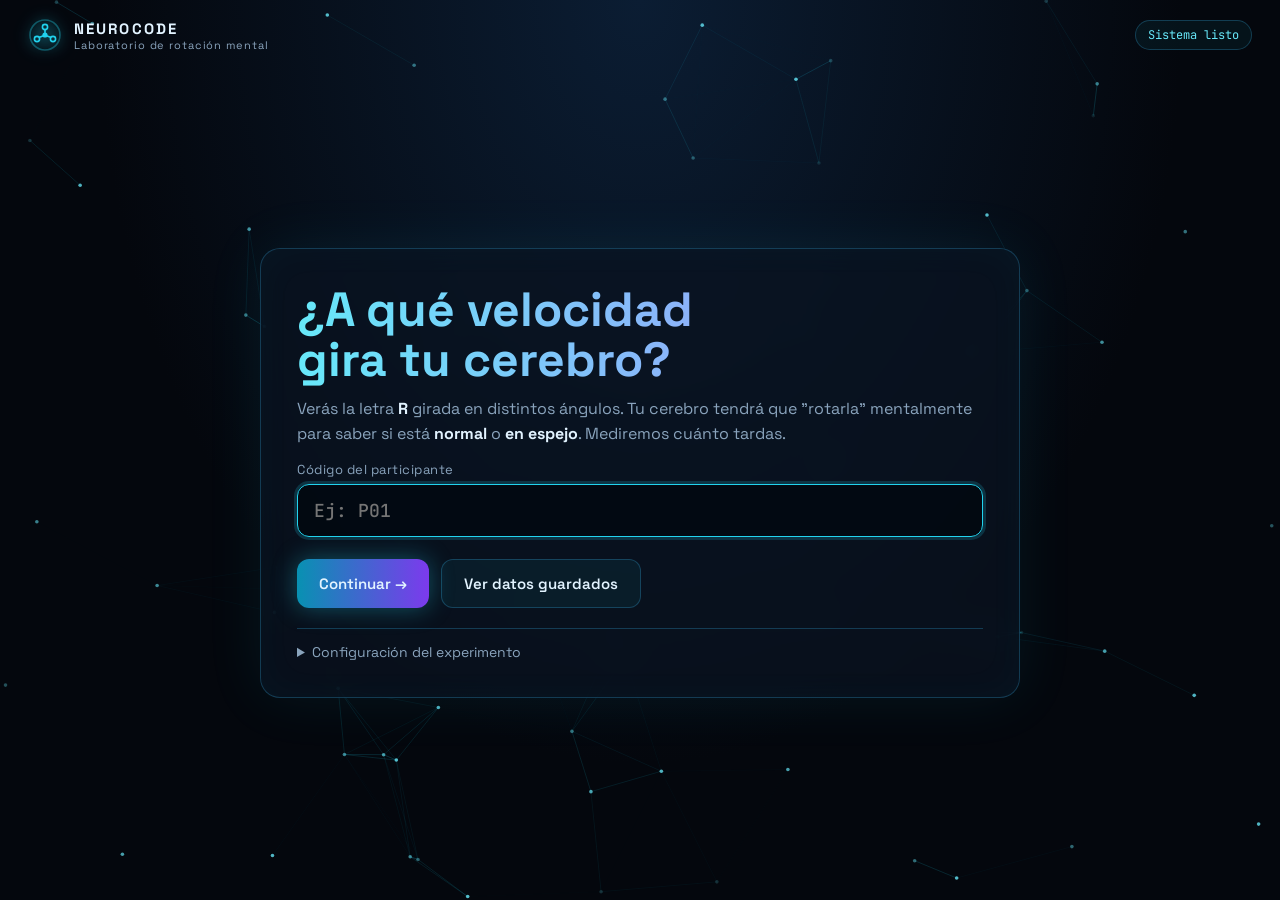
==== app/index.html @ 583c7f4d "Agrega plan del proyecto NeuroCode y app de captura README con el plan completo paso a paso, cronogr" ====
<!doctype html>
<html lang="es">
<head>
<meta charset="utf-8">
<meta name="viewport" content="width=device-width, initial-scale=1">
<title>NeuroCode · Rotación Mental</title>
<link rel="icon" href="data:image/svg+xml,%3Csvg xmlns='http://www.w3.org/2000/svg' viewBox='0 0 34 34'%3E%3Ccircle cx='17' cy='17' r='15' fill='%2304070d' stroke='%2322d3ee' stroke-width='2'/%3E%3Ctext x='17' y='23' font-size='17' font-family='Arial' font-weight='900' fill='%2322d3ee' text-anchor='middle'%3ER%3C/text%3E%3C/svg%3E">
<link rel="preconnect" href="https://fonts.googleapis.com">
<link href="https://fonts.googleapis.com/css2?family=Space+Grotesk:wght@400;500;700&family=JetBrains+Mono:wght@400;600&display=swap" rel="stylesheet">
<style>
  :root{
    --bg:#04070d; --panel:rgba(10,20,34,.72); --borde:rgba(56,189,248,.25);
    --cian:#22d3ee; --cian2:#67e8f9; --violeta:#a78bfa; --texto:#e2f3ff; --suave:#8aa4bd;
    --ok:#34d399; --mal:#f87171; --aviso:#fbbf24;
  }
  *{box-sizing:border-box;margin:0;padding:0}
  html,body{height:100%}
  body{
    background:radial-gradient(ellipse at 50% 0%,#0b1d33 0%,var(--bg) 60%);
    color:var(--texto); font-family:"Space Grotesk",system-ui,Segoe UI,sans-serif;
    overflow-x:hidden; min-height:100vh;
  }
  #red{position:fixed;inset:0;z-index:0;transition:opacity .6s}
  #red.atenuada{opacity:.08}
  main{position:relative;z-index:1;min-height:100vh;display:flex;flex-direction:column}
  header{display:flex;align-items:center;justify-content:space-between;padding:18px 28px;gap:12px}
  .marca{display:flex;align-items:center;gap:12px;font-weight:700;letter-spacing:.14em;font-size:15px}
  .marca svg{filter:drop-shadow(0 0 8px var(--cian))}
  .marca small{display:block;font-weight:400;letter-spacing:.08em;color:var(--suave);font-size:11px}
  .chip{font-family:"JetBrains Mono",monospace;font-size:12px;color:var(--cian2);border:1px solid var(--borde);
        padding:6px 12px;border-radius:999px;background:rgba(34,211,238,.06)}
  .pantalla{display:none;flex:1;align-items:center;justify-content:center;padding:16px 16px 40px}
  .pantalla.activa{display:flex}
  .panel{background:var(--panel);border:1px solid var(--borde);border-radius:20px;padding:36px;
         backdrop-filter:blur(14px);box-shadow:0 0 60px rgba(34,211,238,.08),inset 0 0 40px rgba(34,211,238,.03);
         width:min(760px,100%)}
  h1{font-size:clamp(30px,5vw,48px);line-height:1.05;margin-bottom:10px;
     background:linear-gradient(90deg,var(--cian2),var(--violeta));-webkit-background-clip:text;background-clip:text;color:transparent}
  h2{font-size:24px;margin-bottom:14px}
  p{color:var(--suave);line-height:1.6;margin-bottom:14px}
  p strong{color:var(--texto)}
  label{display:block;font-size:13px;color:var(--suave);margin-bottom:6px;letter-spacing:.04em}
  input{width:100%;background:rgba(2,8,16,.8);border:1px solid var(--borde);color:var(--texto);
        font:500 18px "JetBrains Mono",monospace;padding:14px 16px;border-radius:12px;outline:none}
  input:focus{border-color:var(--cian);box-shadow:0 0 0 3px rgba(34,211,238,.18)}
  .fila{display:flex;gap:12px;flex-wrap:wrap;margin-top:22px}
  button{font:600 15px "Space Grotesk",sans-serif;border-radius:12px;padding:14px 22px;cursor:pointer;border:1px solid var(--borde);
         background:rgba(34,211,238,.06);color:var(--texto);transition:.2s}
  button:hover{border-color:var(--cian);background:rgba(34,211,238,.14)}
  button.primario{background:linear-gradient(90deg,#0891b2,#7c3aed);border:none;box-shadow:0 0 24px rgba(34,211,238,.35)}
  button.primario:hover{filter:brightness(1.15)}
  button.peligro{color:var(--mal);border-color:rgba(248,113,113,.35)}
  button:disabled{opacity:.4;cursor:not-allowed}
  details{margin-top:20px;border-top:1px solid var(--borde);padding-top:14px}
  summary{cursor:pointer;color:var(--suave);font-size:14px}
  .config{display:grid;grid-template-columns:repeat(auto-fit,minmax(150px,1fr));gap:12px;margin-top:12px}
  .config input{font-size:15px;padding:10px 12px}
  .ejemplos{display:grid;grid-template-columns:1fr 1fr;gap:16px;margin:18px 0}
  .ejemplo{border:1px solid var(--borde);border-radius:16px;padding:16px;text-align:center;background:rgba(2,8,16,.5)}
  .ejemplo .letra{font:900 84px Arial,Helvetica,sans-serif;color:var(--cian2);line-height:1.1;
                  text-shadow:0 0 18px rgba(34,211,238,.6);display:inline-block}
  .tecla{display:inline-block;font:600 14px "JetBrains Mono",monospace;border:1px solid var(--cian);border-radius:8px;
         padding:4px 10px;margin-top:8px;color:var(--cian2);box-shadow:0 0 12px rgba(34,211,238,.25)}
  ul.reglas{list-style:none;margin:6px 0 4px}
  ul.reglas li{color:var(--suave);padding:6px 0 6px 22px;position:relative;line-height:1.5}
  ul.reglas li::before{content:"";position:absolute;left:4px;top:13px;width:7px;height:7px;border-radius:50%;
                       background:var(--cian);box-shadow:0 0 8px var(--cian)}
  /* Prueba */
  #pPrueba{flex-direction:column;gap:18px}
  .hud{width:min(760px,100%);display:flex;justify-content:space-between;align-items:center;gap:12px;
       font:500 13px "JetBrains Mono",monospace;color:var(--suave)}
  .barra{flex:1;height:6px;background:rgba(138,164,189,.15);border-radius:999px;overflow:hidden}
  .barra i{display:block;height:100%;width:0;background:linear-gradient(90deg,var(--cian),var(--violeta));transition:width .3s}
  .escenario{width:min(460px,90vw,56vh);aspect-ratio:1;border-radius:50%;display:grid;place-items:center;position:relative;
             border:1px solid rgba(34,211,238,.18);background:radial-gradient(circle,rgba(34,211,238,.05),transparent 70%)}
  .escenario::after{content:"";position:absolute;inset:14px;border-radius:50%;border:1px dashed rgba(34,211,238,.10)}
  #estimulo{font:900 min(190px,22vw,24vh) Arial,Helvetica,sans-serif;color:#eaffff;line-height:1;
            text-shadow:0 0 22px rgba(34,211,238,.55);user-select:none;visibility:hidden}
  #fijacion{position:absolute;font:300 56px "JetBrains Mono",monospace;color:var(--suave);visibility:hidden}
  #feedback{position:absolute;bottom:-46px;font:600 16px "JetBrains Mono",monospace;height:22px}
  .botonesResp{display:flex;gap:16px;width:min(460px,90vw);margin-top:24px}
  .botonesResp button{flex:1;padding:18px 10px;font-size:16px}
  .botonesResp b{font-family:"JetBrains Mono",monospace;color:var(--cian2)}
  /* Resultados */
  .stats{display:grid;grid-template-columns:repeat(auto-fit,minmax(130px,1fr));gap:12px;margin:18px 0}
  .stat{border:1px solid var(--borde);border-radius:14px;padding:14px;background:rgba(2,8,16,.5)}
  .stat span{display:block;font-size:12px;color:var(--suave);letter-spacing:.05em}
  .stat strong{font:600 22px "JetBrains Mono",monospace;color:var(--cian2)}
  #grafica{width:100%;height:auto;margin-top:8px}
  .nota{font-size:12px;color:var(--suave);margin-top:8px}
  @media (max-width:560px){ .panel{padding:22px} header{padding:14px 16px} .ejemplos{gap:10px} }
</style>
</head>
<body>
<canvas id="red"></canvas>
<main>
  <header>
    <div class="marca">
      <svg width="34" height="34" viewBox="0 0 34 34" fill="none" stroke="#22d3ee" stroke-width="1.6">
        <circle cx="17" cy="17" r="15" opacity=".35"/>
        <circle cx="17" cy="9" r="2.6"/><circle cx="9" cy="21" r="2.6"/><circle cx="25" cy="21" r="2.6"/><circle cx="17" cy="17" r="1.8" fill="#22d3ee"/>
        <path d="M17 11.6V15.2M10.9 19.6l4.6-1.8M23.1 19.6l-4.6-1.8"/>
      </svg>
      <div>NEUROCODE<small>Laboratorio de rotación mental</small></div>
    </div>
    <div class="chip" id="chipEstado">Sistema listo</div>
  </header>

  <!-- 1. Inicio -->
  <section class="pantalla activa" id="pInicio">
    <div class="panel">
      <h1>¿A qué velocidad<br>gira tu cerebro?</h1>
      <p>Verás la letra <strong>R</strong> girada en distintos ángulos. Tu cerebro tendrá que "rotarla" mentalmente para saber si está <strong>normal</strong> o <strong>en espejo</strong>. Mediremos cuánto tardas.</p>
      <label for="codigo">Código del participante</label>
      <input id="codigo" maxlength="24" placeholder="Ej: P01" autocomplete="off">
      <div class="fila">
        <button class="primario" id="btnInstr">Continuar →</button>
        <button id="btnVerDatos">Ver datos guardados</button>
      </div>
      <details>
        <summary>Configuración del experimento</summary>
        <div class="config">
          <div><label for="cfgReps">Mediciones válidas por ángulo</label><input id="cfgReps" type="number" min="1" max="20" value="5"></div>
          <div><label for="cfgWarm">Ensayos de calentamiento</label><input id="cfgWarm" type="number" min="0" max="20" value="5"></div>
          <div><label for="cfgUmbral">Umbral posible atípico (ms)</label><input id="cfgUmbral" type="number" min="500" max="10000" value="3000"></div>
        </div>
        <p class="nota">Ángulos: 0°, 30°, 60°, 90°, 120°, 150°, 180°. Solo se guardan los aciertos; los errores y las respuestas anticipadas (&lt;150 ms) se repiten.</p>
      </details>
    </div>
  </section>

  <!-- 2. Instrucciones -->
  <section class="pantalla" id="pInstr">
    <div class="panel">
      <h2>Instrucciones</h2>
      <div class="ejemplos">
        <div class="ejemplo"><div class="letra">R</div><br><span class="tecla">F</span><p style="margin:8px 0 0">Normal</p></div>
        <div class="ejemplo"><div class="letra" style="transform:scaleX(-1)">R</div><br><span class="tecla">J</span><p style="margin:8px 0 0">Espejo</p></div>
      </div>
      <ul class="reglas">
        <li>Primero aparece una cruz <strong>+</strong>: mira al centro.</li>
        <li>Luego aparece la R girada. Presiona <strong>F</strong> si es normal o <strong>J</strong> si está en espejo (en celular, usa los botones).</li>
        <li>Responde <strong>rápido pero sin equivocarte</strong>. Los errores no cuentan y se repiten.</li>
        <li>Empiezas con <span id="txtWarm">5</span> ensayos de práctica que no se guardan.</li>
      </ul>
      <div class="fila">
        <button class="primario" id="btnEmpezar">Empezar práctica (Espacio)</button>
        <button id="btnVolver1">← Volver</button>
      </div>
    </div>
  </section>

  <!-- 3. Prueba -->
  <section class="pantalla" id="pPrueba">
    <div class="hud">
      <span id="hudFase">PRÁCTICA</span>
      <div class="barra"><i id="hudBarra"></i></div>
      <span id="hudConteo">0/0</span>
    </div>
    <div class="escenario">
      <div id="fijacion">+</div>
      <div id="estimulo">R</div>
      <div id="feedback"></div>
    </div>
    <div class="botonesResp">
      <button data-resp="normal"><b>F</b> · Normal</button>
      <button data-resp="espejo"><b>J</b> · Espejo</button>
    </div>
  </section>

  <!-- 4. Pausa tras la práctica -->
  <section class="pantalla" id="pPausa">
    <div class="panel">
      <h2>Práctica completada ✓</h2>
      <p>Ahora empieza la medición real: <strong id="txtTotal">35</strong> respuestas correctas. Mantén la concentración y responde lo más rápido que puedas sin equivocarte.</p>
      <div class="fila"><button class="primario" id="btnMedir">Iniciar medición (Espacio)</button></div>
    </div>
  </section>

  <!-- 5. Resultados -->
  <section class="pantalla" id="pResultados">
    <div class="panel" style="width:min(900px,100%)">
      <h2 id="tituloRes">Resultados</h2>
      <p id="subRes">Tiempo de respuesta según el ángulo de rotación. La recta se calcula por mínimos cuadrados.</p>
      <div class="stats">
        <div class="stat"><span>n datos válidos</span><strong id="sN">–</strong></div>
        <div class="stat"><span>a* (ms / grado)</span><strong id="sA">–</strong></div>
        <div class="stat"><span>b* (ms)</span><strong id="sB">–</strong></div>
        <div class="stat"><span>R²</span><strong id="sR2">–</strong></div>
        <div class="stat"><span>Errores descartados</span><strong id="sErr">–</strong></div>
      </div>
      <svg id="grafica" viewBox="0 0 820 420"></svg>
      <p class="nota" id="notaVel"></p>
      <div class="fila">
        <button class="primario" id="btnCsvTodos">Descargar CSV (todos)</button>
        <button id="btnCsvUno">Descargar CSV (este participante)</button>
        <button id="btnNuevo">Nuevo participante</button>
        <button class="peligro" id="btnBorrar">Borrar todos los datos</button>
      </div>
    </div>
  </section>
</main>

<script>
/* ===================== Configuración y estado ===================== */
const ANGULOS = [0, 30, 60, 90, 120, 150, 180];
const CLAVE_STORAGE = "neurocode_rotacion_v1";
const ANTICIPACION_MS = 150, TIMEOUT_MS = 7000, FIJACION_MS = 500, FEEDBACK_MS = 450, ITI_MS = 350;

let cfg = { reps: 5, warm: 5, umbral: 3000 };
let todos = cargarDatos();          // datos válidos de todos los participantes
let ses = null;                     // sesión actual
let estado = "inactivo";            // inactivo | fijacion | respuesta | feedback
let ensayo = null, t0 = 0, timerTimeout = null;

const $ = id => document.getElementById(id);

function cargarDatos(){
  try { return JSON.parse(localStorage.getItem(CLAVE_STORAGE)) || []; } catch(e){ return []; }
}
function guardarDatos(){
  try { localStorage.setItem(CLAVE_STORAGE, JSON.stringify(todos)); } catch(e){}
}

function mostrar(id){
  document.querySelectorAll(".pantalla").forEach(p => p.classList.toggle("activa", p.id === id));
  $("red").classList.toggle("atenuada", id === "pPrueba");
  animarRed = id !== "pPrueba";
}

function barajar(arr){
  for (let i = arr.length - 1; i > 0; i--){ const j = Math.floor(Math.random() * (i + 1)); [arr[i], arr[j]] = [arr[j], arr[i]]; }
  return arr;
}

function nuevoEnsayo(angulo){
  const dir = (angulo === 0 || angulo === 180) ? 1 : (Math.random() < .5 ? 1 : -1);
  return { angulo, dir, espejo: Math.random() < .5 };
}

/* ===================== Flujo de pantallas ===================== */
$("btnInstr").onclick = () => {
  const codigo = $("codigo").value.trim();
  if (!codigo){ $("codigo").focus(); $("codigo").style.borderColor = "var(--mal)"; return; }
  cfg.reps = clamp(+$("cfgReps").value, 1, 20, 5);
  cfg.warm = clamp(+$("cfgWarm").value, 0, 20, 5);
  cfg.umbral = clamp(+$("cfgUmbral").value, 500, 10000, 3000);
  $("txtWarm").textContent = cfg.warm;
  $("txtTotal").textContent = cfg.reps * ANGULOS.length;
  ses = { participante: codigo, validos: [], errores: 0, anticipadas: 0, sinRespuesta: 0, contador: 0 };
  mostrar("pInstr");
};
$("btnVolver1").onclick = () => mostrar("pInicio");
$("btnEmpezar").onclick = iniciarPractica;
$("btnMedir").onclick = iniciarMedicion;
$("btnNuevo").onclick = () => { $("codigo").value = ""; mostrar("pInicio"); $("codigo").focus(); };
$("btnVerDatos").onclick = () => { ses = null; mostrarResultados(); };
$("btnCsvTodos").onclick = () => descargarCSV(todos, "neurocode_todos.csv");
$("btnCsvUno").onclick = () => ses && descargarCSV(todos.filter(d => d.participante === ses.participante), `neurocode_${ses.participante}.csv`);
$("btnBorrar").onclick = () => {
  if (confirm("¿Borrar TODOS los datos guardados en este navegador? Descarga primero el CSV si los necesitas.")){
    todos = []; guardarDatos(); mostrarResultados();
  }
};
$("codigo").addEventListener("input", e => e.target.style.borderColor = "");
$("codigo").addEventListener("keydown", e => { if (e.key === "Enter") $("btnInstr").click(); });

function clamp(v, min, max, def){ return Number.isFinite(v) ? Math.min(max, Math.max(min, Math.round(v))) : def; }

function iniciarPractica(){
  if (cfg.warm === 0){ mostrar("pPausa"); return; }
  ses.fase = "practica";
  ses.cola = Array.from({ length: cfg.warm }, () => ANGULOS[Math.floor(Math.random() * ANGULOS.length)]);
  ses.totalFase = cfg.warm; ses.hechosFase = 0;
  $("hudFase").textContent = "PRÁCTICA";
  $("chipEstado").textContent = "Práctica";
  mostrar("pPrueba");
  setTimeout(siguienteEnsayo, 600);
}

function iniciarMedicion(){
  ses.fase = "medicion";
  ses.cola = barajar(ANGULOS.flatMap(a => Array(cfg.reps).fill(a)));
  ses.totalFase = ses.cola.length; ses.hechosFase = 0;
  $("hudFase").textContent = "MEDICIÓN";
  $("chipEstado").textContent = "Midiendo · " + ses.participante;
  mostrar("pPrueba");
  setTimeout(siguienteEnsayo, 600);
}

function actualizarHud(){
  $("hudConteo").textContent = `${ses.hechosFase}/${ses.totalFase}`;
  $("hudBarra").style.width = (100 * ses.hechosFase / ses.totalFase) + "%";
}

/* ===================== Ensayo ===================== */
function siguienteEnsayo(){
  actualizarHud();
  if (ses.cola.length === 0){ finFase(); return; }
  ensayo = nuevoEnsayo(ses.cola.shift());
  $("feedback").textContent = "";
  $("estimulo").style.visibility = "hidden";
  $("fijacion").style.visibility = "visible";
  estado = "fijacion";
  setTimeout(mostrarEstimulo, FIJACION_MS);
}

function mostrarEstimulo(){
  const est = $("estimulo");
  est.style.transform = `rotate(${ensayo.dir * ensayo.angulo}deg)` + (ensayo.espejo ? " scaleX(-1)" : "");
  $("fijacion").style.visibility = "hidden";
  est.style.visibility = "visible";
  // Doble rAF: t0 se toma cuando el estímulo ya fue pintado en pantalla
  requestAnimationFrame(() => requestAnimationFrame(() => {
    t0 = performance.now();
    estado = "respuesta";
    timerTimeout = setTimeout(() => procesar(null), TIMEOUT_MS);
  }));
}

function procesar(resp){
  if (estado !== "respuesta") return;
  clearTimeout(timerTimeout);
  const rt = performance.now() - t0;
  estado = "feedback";
  $("estimulo").style.visibility = "hidden";
  const fb = $("feedback");
  let valido = false;

  if (resp === null){
    fb.textContent = "Sin respuesta"; fb.style.color = "var(--aviso)";
    if (ses.fase === "medicion"){ ses.sinRespuesta++; reinsertar(); }
  } else if (rt < ANTICIPACION_MS){
    fb.textContent = "Muy rápido: anticipación"; fb.style.color = "var(--aviso)";
    if (ses.fase === "medicion"){ ses.anticipadas++; reinsertar(); }
  } else if ((resp === "espejo") === ensayo.espejo){
    fb.textContent = "✓ " + Math.round(rt) + " ms"; fb.style.color = "var(--ok)";
    valido = true;
  } else {
    fb.textContent = "✗ Incorrecto"; fb.style.color = "var(--mal)";
    if (ses.fase === "medicion"){ ses.errores++; reinsertar(); }
  }

  if (ses.fase === "practica"){
    ses.hechosFase++;
  } else if (valido){
    ses.contador++;
    const dato = {
      participante: ses.participante,
      ensayo: ses.contador,
      angulo_grados: ensayo.angulo,
      direccion: ensayo.angulo === 0 || ensayo.angulo === 180 ? "-" : (ensayo.dir > 0 ? "horario" : "antihorario"),
      espejo: ensayo.espejo ? 1 : 0,
      tiempo_ms: +rt.toFixed(1),
      posible_atipico: rt > cfg.umbral ? 1 : 0,
      fecha_hora: new Date().toISOString()
    };
    ses.validos.push(dato); todos.push(dato); guardarDatos();
    ses.hechosFase++;
  }
  setTimeout(() => { fb.textContent = ""; setTimeout(siguienteEnsayo, ITI_MS); }, FEEDBACK_MS);
}

// Un ensayo no válido se repite más adelante en una posición aleatoria
function reinsertar(){
  const pos = Math.floor(Math.random() * (ses.cola.length + 1));
  ses.cola.splice(pos, 0, ensayo.angulo);
}

function finFase(){
  estado = "inactivo";
  if (ses.fase === "practica"){ mostrar("pPausa"); $("chipEstado").textContent = "Práctica completada"; }
  else { $("chipEstado").textContent = "Medición completada"; mostrarResultados(); }
}

/* ===================== Teclado y botones ===================== */
document.addEventListener("keydown", e => {
  if (e.repeat) return;
  const k = e.key.toLowerCase();
  if (estado === "respuesta" && (k === "f" || k === "j")){ e.preventDefault(); procesar(k === "f" ? "normal" : "espejo"); return; }
  if (k === " " || e.code === "Space"){
    if ($("pInstr").classList.contains("activa")){ e.preventDefault(); iniciarPractica(); }
    else if ($("pPausa").classList.contains("activa")){ e.preventDefault(); iniciarMedicion(); }
  }
});
document.querySelectorAll("[data-resp]").forEach(b => b.addEventListener("pointerdown", e => {
  e.preventDefault(); procesar(b.dataset.resp);
}));

/* ===================== Regresión (mínimos cuadrados) ===================== */
function regresion(xs, ys){
  const n = xs.length;
  if (n < 2) return null;
  let sx = 0, sy = 0, sxx = 0, sxy = 0;
  for (let i = 0; i < n; i++){ sx += xs[i]; sy += ys[i]; sxx += xs[i]*xs[i]; sxy += xs[i]*ys[i]; }
  const den = n*sxx - sx*sx;
  if (den === 0) return null;
  const a = (n*sxy - sx*sy) / den;       // de dS/da = 0 y dS/db = 0
  const b = (sy - a*sx) / n;
  const media = sy / n;
  let sres = 0, stot = 0;
  for (let i = 0; i < n; i++){ const e = ys[i] - (a*xs[i] + b); sres += e*e; stot += (ys[i]-media)**2; }
  return { a, b, r2: stot ? 1 - sres/stot : 1, n };
}

/* ===================== Resultados ===================== */
function mostrarResultados(){
  const datos = ses ? ses.validos : todos;
  $("tituloRes").textContent = ses ? `Resultados · ${ses.participante}` : "Datos guardados (todos los participantes)";
  const nPart = new Set(todos.map(d => d.participante)).size;
  $("subRes").textContent = ses
    ? "Tiempo de respuesta según el ángulo de rotación. La recta se calcula por mínimos cuadrados."
    : `${todos.length} datos de ${nPart} participante(s) guardados en este navegador.`;
  $("btnCsvUno").style.display = ses ? "" : "none";
  $("btnCsvTodos").disabled = todos.length === 0;

  const r = regresion(datos.map(d => d.angulo_grados), datos.map(d => d.tiempo_ms));
  $("sN").textContent = datos.length;
  $("sA").textContent = r ? r.a.toFixed(2) : "–";
  $("sB").textContent = r ? r.b.toFixed(0) : "–";
  $("sR2").textContent = r ? r.r2.toFixed(3) : "–";
  $("sErr").textContent = ses ? ses.errores + ses.anticipadas + ses.sinRespuesta : "–";
  $("notaVel").textContent = !r
    ? "Aún no hay suficientes datos para ajustar la recta."
    : r.a > 0
      ? `Velocidad de rotación mental estimada: ${(1000 / r.a).toFixed(0)} °/s. Los puntos naranjas superan ${cfg.umbral} ms (posibles distracciones). Resultado preliminar: el análisis formal se hace en Python.`
      : "La pendiente no es positiva: con estos datos el tiempo no aumenta con el ángulo. Revisa si hubo distracciones o pocas mediciones. Resultado preliminar.";
  dibujarGrafica(datos, r);
  mostrar("pResultados");
}

function dibujarGrafica(datos, r){
  const svg = $("grafica"), W = 820, H = 420, m = { l: 70, r: 24, t: 20, b: 56 };
  const ys = datos.map(d => d.tiempo_ms);
  const yMax = Math.max(1500, ...ys) * 1.08, yMin = 0;
  const X = x => m.l + (x / 180) * (W - m.l - m.r);
  const Y = y => H - m.b - ((y - yMin) / (yMax - yMin)) * (H - m.t - m.b);
  const paso = yMax > 4000 ? 1000 : 500;
  let s = "";
  for (let v = 0; v <= yMax; v += paso){
    s += `<line x1="${m.l}" x2="${W-m.r}" y1="${Y(v)}" y2="${Y(v)}" stroke="rgba(138,164,189,.12)"/>`;
    s += `<text x="${m.l-10}" y="${Y(v)+4}" fill="#8aa4bd" font-size="12" text-anchor="end" font-family="JetBrains Mono">${v}</text>`;
  }
  ANGULOS.forEach(a => {
    s += `<line x1="${X(a)}" x2="${X(a)}" y1="${m.t}" y2="${H-m.b}" stroke="rgba(138,164,189,.07)"/>`;
    s += `<text x="${X(a)}" y="${H-m.b+20}" fill="#8aa4bd" font-size="12" text-anchor="middle" font-family="JetBrains Mono">${a}°</text>`;
  });
  s += `<text x="${(W+m.l)/2}" y="${H-10}" fill="#8aa4bd" font-size="13" text-anchor="middle">Ángulo de rotación x (grados)</text>`;
  s += `<text transform="translate(18 ${(H-m.b+m.t)/2}) rotate(-90)" fill="#8aa4bd" font-size="13" text-anchor="middle">Tiempo de respuesta y (ms)</text>`;
  // Línea de regresión
  if (r){
    s += `<line x1="${X(0)}" y1="${Y(r.b)}" x2="${X(180)}" y2="${Y(r.a*180 + r.b)}" stroke="url(#gl)" stroke-width="3" filter="url(#glow)"/>`;
    s += `<text x="${W-m.r}" y="${m.t+14}" fill="#67e8f9" font-size="14" text-anchor="end" font-family="JetBrains Mono">y = ${r.a.toFixed(2)}x + ${r.b.toFixed(0)}</text>`;
  }
  // Puntos (con un pequeño desplazamiento horizontal para que no se tapen)
  datos.forEach((d, i) => {
    const jit = ((i * 37) % 11 - 5) * 1.2;
    const col = d.posible_atipico ? "#fbbf24" : "#22d3ee";
    s += `<circle cx="${X(d.angulo_grados)+jit}" cy="${Y(d.tiempo_ms)}" r="4.5" fill="${col}" fill-opacity=".75" stroke="${col}"/>`;
  });
  // Promedios por ángulo
  ANGULOS.forEach(a => {
    const v = datos.filter(d => d.angulo_grados === a).map(d => d.tiempo_ms);
    if (v.length){ const mu = v.reduce((p,c)=>p+c,0)/v.length;
      s += `<rect x="${X(a)-7}" y="${Y(mu)-7}" width="14" height="14" fill="none" stroke="#a78bfa" stroke-width="2" transform="rotate(45 ${X(a)} ${Y(mu)})"/>`; }
  });
  s += `<text x="${m.l+8}" y="${m.t+14}" fill="#8aa4bd" font-size="12" font-family="JetBrains Mono">● dato   ◇ promedio por ángulo</text>`;
  svg.innerHTML = `<defs>
      <linearGradient id="gl" x1="0" x2="1"><stop offset="0" stop-color="#22d3ee"/><stop offset="1" stop-color="#a78bfa"/></linearGradient>
      <filter id="glow"><feGaussianBlur stdDeviation="3" result="b"/><feMerge><feMergeNode in="b"/><feMergeNode in="SourceGraphic"/></feMerge></filter>
    </defs>` + s;
}

/* ===================== CSV ===================== */
function descargarCSV(datos, nombre){
  if (!datos.length) return;
  const cols = ["participante","ensayo","angulo_grados","direccion","espejo","tiempo_ms","posible_atipico","fecha_hora"];
  const esc = v => /[",\n]/.test(String(v)) ? `"${String(v).replace(/"/g,'""')}"` : v;
  const csv = [cols.join(","), ...datos.map(d => cols.map(c => esc(d[c])).join(","))].join("\n");
  const url = URL.createObjectURL(new Blob([csv], { type: "text/csv;charset=utf-8" }));
  const a = Object.assign(document.createElement("a"), { href: url, download: nombre });
  document.body.appendChild(a); a.click(); a.remove();
  setTimeout(() => URL.revokeObjectURL(url), 1000);
}

/* ===================== Fondo: red neuronal animada ===================== */
const cv = $("red"), cx = cv.getContext("2d");
let nodos = [], animarRed = true;
function redimensionar(){
  cv.width = innerWidth * devicePixelRatio; cv.height = innerHeight * devicePixelRatio;
  cx.setTransform(devicePixelRatio, 0, 0, devicePixelRatio, 0, 0);
  const n = Math.min(90, Math.floor(innerWidth * innerHeight / 16000));
  nodos = Array.from({ length: n }, () => ({ x: Math.random()*innerWidth, y: Math.random()*innerHeight,
    vx: (Math.random()-.5)*.35, vy: (Math.random()-.5)*.35, p: Math.random()*6.28 }));
}
function cuadro(){
  if (animarRed){
    cx.clearRect(0, 0, innerWidth, innerHeight);
    for (const a of nodos){
      a.x += a.vx; a.y += a.vy; a.p += .02;
      if (a.x < 0 || a.x > innerWidth) a.vx *= -1;
      if (a.y < 0 || a.y > innerHeight) a.vy *= -1;
    }
    for (let i = 0; i < nodos.length; i++) for (let j = i+1; j < nodos.length; j++){
      const a = nodos[i], b = nodos[j], d = Math.hypot(a.x-b.x, a.y-b.y);
      if (d < 140){ cx.strokeStyle = `rgba(34,211,238,${(1-d/140)*.22})`; cx.lineWidth = 1; cx.beginPath(); cx.moveTo(a.x,a.y); cx.lineTo(b.x,b.y); cx.stroke(); }
    }
    for (const a of nodos){
      cx.fillStyle = `rgba(103,232,249,${.45 + .35*Math.sin(a.p)})`;
      cx.beginPath(); cx.arc(a.x, a.y, 1.8, 0, 6.28); cx.fill();
    }
  }
  requestAnimationFrame(cuadro);
}
addEventListener("resize", redimensionar);
redimensionar(); cuadro();
$("codigo").focus();
</script>
</body>
</html>
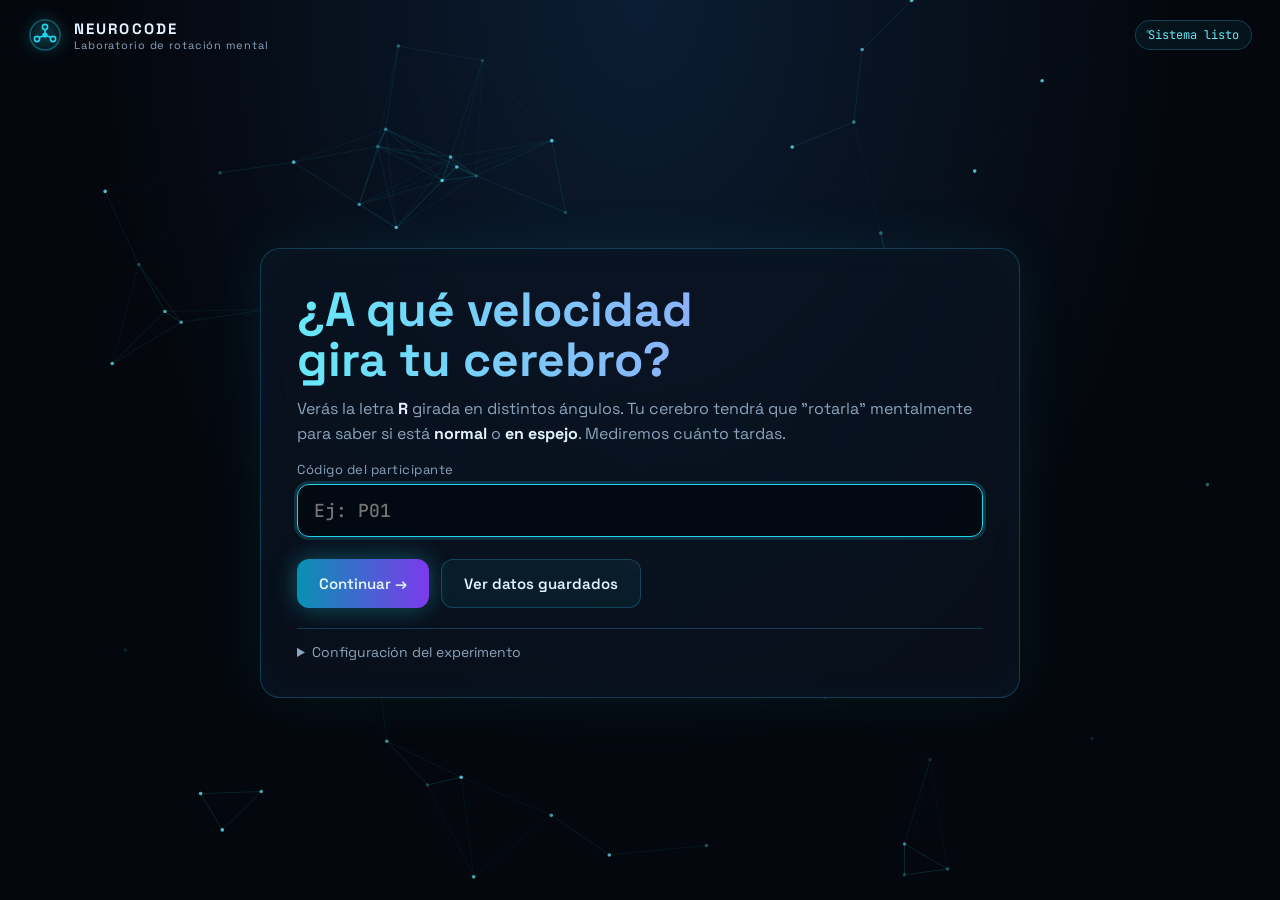
==== commit f332bc2f: "iteracion 1 para el 5" ====
--- a/app/index.html
+++ b/app/index.html
@@ -55,6 +55,10 @@
   summary{cursor:pointer;color:var(--suave);font-size:14px}
   .config{display:grid;grid-template-columns:repeat(auto-fit,minmax(150px,1fr));gap:12px;margin-top:12px}
   .config input{font-size:15px;padding:10px 12px}
+  .whats{margin-top:18px;border:1px solid rgba(52,211,153,.3);border-radius:14px;padding:14px;background:rgba(52,211,153,.05)}
+  .whats p{margin-bottom:10px;font-size:14px}
+  .whats .fila{margin-top:12px}
+  .whats input{font-size:15px;padding:10px 12px}
   .ejemplos{display:grid;grid-template-columns:1fr 1fr;gap:16px;margin:18px 0}
   .ejemplo{border:1px solid var(--borde);border-radius:16px;padding:16px;text-align:center;background:rgba(2,8,16,.5)}
   .ejemplo .letra{font:900 84px Arial,Helvetica,sans-serif;color:var(--cian2);line-height:1.1;
@@ -191,6 +195,13 @@
       </div>
       <svg id="grafica" viewBox="0 0 820 420"></svg>
       <p class="nota" id="notaVel"></p>
+      <div class="whats">
+        <p>📲 <strong>Enviar por WhatsApp:</strong> abre el chat del familiar con el resumen y <strong>todos los datos del CSV como texto</strong> (listos para copiar a Excel o procesar). El número destino está configurado en el código.</p>
+        <div class="fila">
+          <button class="primario" id="btnWhatsUno">WhatsApp (este participante)</button>
+          <button id="btnWhatsTodos">WhatsApp (todos)</button>
+        </div>
+      </div>
       <div class="fila">
         <button class="primario" id="btnCsvTodos">Descargar CSV (todos)</button>
         <button id="btnCsvUno">Descargar CSV (este participante)</button>
@@ -205,6 +216,9 @@
 /* ===================== Configuración y estado ===================== */
 const ANGULOS = [0, 30, 60, 90, 120, 150, 180];
 const CLAVE_STORAGE = "neurocode_rotacion_v1";
+// ⚙️ EDITA AQUÍ el número de WhatsApp destino: código país + número, solo dígitos, sin "+" ni espacios.
+// Ejemplo Colombia: "573001234567". No se muestra en la página.
+const NUMERO_WHATSAPP = "573105421367";
 const ANTICIPACION_MS = 150, TIMEOUT_MS = 7000, FIJACION_MS = 500, FEEDBACK_MS = 450, ITI_MS = 350;
 
 let cfg = { reps: 5, warm: 5, umbral: 3000 };
@@ -257,6 +271,11 @@
 $("btnVerDatos").onclick = () => { ses = null; mostrarResultados(); };
 $("btnCsvTodos").onclick = () => descargarCSV(todos, "neurocode_todos.csv");
 $("btnCsvUno").onclick = () => ses && descargarCSV(todos.filter(d => d.participante === ses.participante), `neurocode_${ses.participante}.csv`);
+$("btnWhatsUno").onclick = () => {
+  if (!ses) return;
+  enviarWhats(todos.filter(d => d.participante === ses.participante), `Resultados ${ses.participante}`);
+};
+$("btnWhatsTodos").onclick = () => enviarWhats(todos, "Resultados todos los participantes");
 $("btnBorrar").onclick = () => {
   if (confirm("¿Borrar TODOS los datos guardados en este navegador? Descarga primero el CSV si los necesitas.")){
     todos = []; guardarDatos(); mostrarResultados();
@@ -471,16 +490,66 @@
     </defs>` + s;
 }
 
-/* ===================== CSV ===================== */
-function descargarCSV(datos, nombre){
-  if (!datos.length) return;
+/* ===================== CSV + WhatsApp ===================== */
+function csvTexto(datos){
   const cols = ["participante","ensayo","angulo_grados","direccion","espejo","tiempo_ms","posible_atipico","fecha_hora"];
   const esc = v => /[",\n]/.test(String(v)) ? `"${String(v).replace(/"/g,'""')}"` : v;
-  const csv = [cols.join(","), ...datos.map(d => cols.map(c => esc(d[c])).join(","))].join("\n");
-  const url = URL.createObjectURL(new Blob([csv], { type: "text/csv;charset=utf-8" }));
+  return [cols.join(","), ...datos.map(d => cols.map(c => esc(d[c])).join(","))].join("\n");
+}
+function descargarCSV(datos, nombre){
+  if (!datos.length){ alert("No hay datos para descargar."); return; }
+  const csv = csvTexto(datos);
+  const url = URL.createObjectURL(new Blob(["\uFEFF" + csv], { type: "text/csv;charset=utf-8" }));
   const a = Object.assign(document.createElement("a"), { href: url, download: nombre });
   document.body.appendChild(a); a.click(); a.remove();
   setTimeout(() => URL.revokeObjectURL(url), 1000);
+}
+
+function numeroWhats(){
+  const num = String(NUMERO_WHATSAPP || "").replace(/\D/g, "");
+  if (!/^\d{7,15}$/.test(num)){
+    alert("El NUMERO_WHATSAPP del código no es válido. Edítalo arriba en el <script> (código país + número, solo dígitos).");
+    return null;
+  }
+  return num;
+}
+
+function enviarWhats(datos, titulo){
+  if (!datos.length){ alert("No hay datos para enviar."); return; }
+  const num = numeroWhats();
+  if (!num) return;
+  const r = regresion(datos.map(d => d.angulo_grados), datos.map(d => d.tiempo_ms));
+  const med = a => { const v = datos.filter(d => d.angulo_grados === a).map(d => d.tiempo_ms);
+    return v.length ? Math.round(v.reduce((p,c)=>p+c,0)/v.length) : "–"; };
+  // Mensaje largo: resumen + CSV completo como texto (límite WhatsApp ~65 mil caracteres;
+  // si "todos" es muy grande, se recorta solo la tabla de datos, el resumen siempre va).
+  const MAX = 60000;
+  let lineas = [
+    `🧠 *NeuroCode · ${titulo}*`,
+    `n datos válidos: ${datos.length}`,
+    r ? `Recta: y = ${r.a.toFixed(2)}x + ${r.b.toFixed(0)} | R² = ${r.r2.toFixed(3)}` : "Sin recta (pocos datos)",
+    r && r.a > 0 ? `Velocidad estimada: ${Math.round(1000 / r.a)} °/s` : "",
+    `Promedios: ${ANGULOS.map(a => `${a}°=${med(a)}ms`).join("  ")}`,
+    "",
+    "```",
+    csvTexto(datos),
+    "```",
+    "Pega el bloque entre ``` en un .csv o en Excel (Datos > Desde texto, separado por comas)."
+  ].filter(Boolean).join("\n");
+  if (lineas.length > MAX){
+    const csv = csvTexto(datos).split("\n");
+    while (lineas.length > MAX && csv.length > 2) csv.splice(1, 1);
+    lineas = [
+      `🧠 *NeuroCode · ${titulo}* (datos recortados por límite de WhatsApp, descarga el CSV completo)`,
+      `n datos válidos: ${datos.length}`,
+      r ? `Recta: y = ${r.a.toFixed(2)}x + ${r.b.toFixed(0)} | R² = ${r.r2.toFixed(3)}` : "",
+      "",
+      "```",
+      csv.join("\n"),
+      "```"
+    ].filter(Boolean).join("\n");
+  }
+  window.open(`https://wa.me/${num}?text=${encodeURIComponent(lineas)}`, "_blank");
 }
 
 /* ===================== Fondo: red neuronal animada ===================== */
